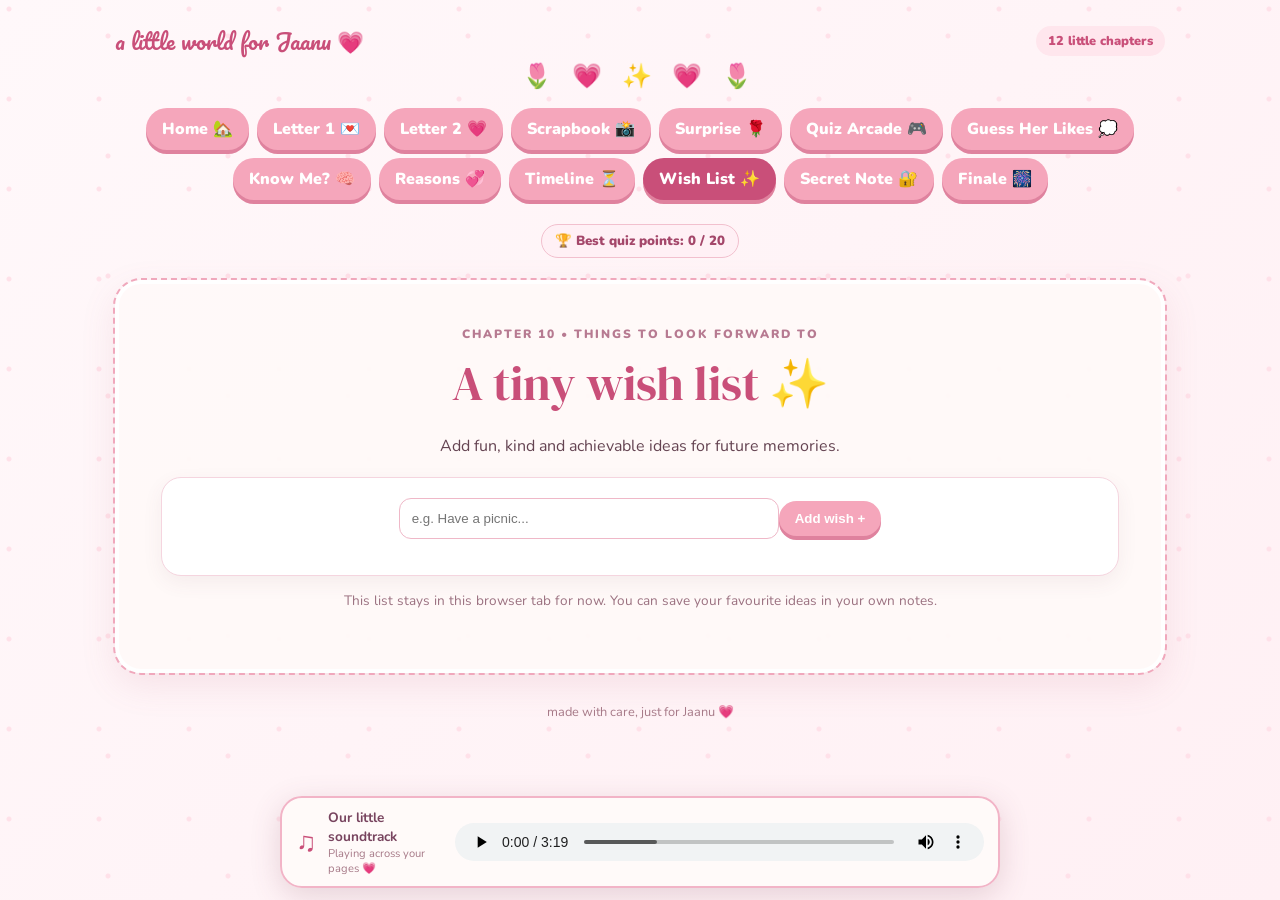
==== bucketlist.html @ 1e0d995e "Add files via upload" ====
<!doctype html>
<html lang="en"><head><meta charset="utf-8"><meta name="viewport" content="width=device-width,initial-scale=1"><title>Our wish list | For Jaanu</title><link rel="stylesheet" href="style.css"></head>
<body><main class="wrap"><div class="top"><span class="brand">a little world for Jaanu 💗</span><span class="pill">12 little chapters</span></div><div class="hearts">🌷 💗 ✨ 💗 🌷</div><nav class="nav"><a class="" href="home.html">Home 🏡</a><a class="" href="letter1.html">Letter 1 💌</a><a class="" href="letter2.html">Letter 2 💗</a><a class="" href="memories.html">Scrapbook 📸</a><a class="" href="surprise.html">Surprise 🌹</a><a class="" href="quiz.html">Quiz Arcade 🎮</a><a class="" href="guess.html">Guess Her Likes 💭</a><a class="" href="challenge.html">Know Me? 🧠</a><a class="" href="reasons.html">Reasons 💞</a><a class="" href="timeline.html">Timeline ⏳</a><a class="active" href="bucketlist.html">Wish List ✨</a><a class="" href="secret.html">Secret Note 🔐</a><a class="" href="finale.html">Finale 🎆</a></nav><div class="score-chip" id="scoreChip" aria-live="polite">🏆 Quiz points: 0 / 20</div><section class="panel center"><div class="sub">chapter 10 • things to look forward to</div><h2>A tiny wish list ✨</h2><p>Add fun, kind and achievable ideas for future memories.</p><div class="tile"><input id="wishInput" placeholder="e.g. Have a picnic..." style="padding:12px;border:1px solid #efb8c8;border-radius:12px;width:min(100%,380px)"><button class="btn" onclick="addWish()">Add wish +</button><ul id="wishList" style="text-align:left;line-height:2"></ul></div><p class="note">This list stays in this browser tab for now. You can save your favourite ideas in your own notes.</p></section><div class="music-dock" aria-label="Site music player">
  <span class="music-note">♫</span><div class="music-meta"><strong>Our little soundtrack</strong><small>Playing across your pages 💗</small></div>
  <audio id="siteMusic" controls loop preload="metadata"><source src="music.mp3" type="audio/mpeg">Your browser does not support audio.</audio>
</div><footer>made with care, just for Jaanu 💗</footer></main><script src="quiz-data.js"></script><script src="script.js"></script></body></html>
---- style.css ----
@import url('https://fonts.googleapis.com/css2?family=DM+Serif+Display&family=Nunito:wght@400;600;700;800;900&family=Pacifico&display=swap');
:root{--pink:#f5a6bb;--deep:#c94f79;--ink:#654452;--cream:#fffaf9;--line:#f5d5df;--plum:#78445f}
*{box-sizing:border-box}html{scroll-behavior:smooth}body{margin:0;min-height:100vh;color:var(--ink);font-family:Nunito,sans-serif;background:radial-gradient(circle at 10% 10%,#ffe1e9 0 2px,transparent 3px),radial-gradient(circle at 90% 30%,#ffe1e9 0 2px,transparent 3px),linear-gradient(135deg,#fff8fa,#fff0f4);background-size:90px 90px,120px 120px,auto}
.wrap{width:min(1050px,93%);margin:auto;padding:22px 0 55px}.top{display:flex;justify-content:space-between;align-items:center;gap:12px;flex-wrap:wrap}.brand{font-family:Pacifico,cursive;color:var(--deep);font-size:1.35rem}.sub{text-align:center;font-size:.75rem;font-weight:900;letter-spacing:2px;text-transform:uppercase;color:#b77a91}.hearts{text-align:center;font-size:1.5rem;letter-spacing:7px;animation:float 3s ease-in-out infinite}
.nav{display:flex;justify-content:center;flex-wrap:wrap;gap:8px;margin:16px auto 24px}.nav a,.btn{display:inline-block;text-decoration:none;border:0;border-radius:30px;padding:10px 16px;background:var(--pink);color:white;font-weight:900;box-shadow:0 4px 0 #df829e;cursor:pointer;transition:.2s}.nav a:hover,.btn:hover{transform:translateY(-3px);filter:saturate(1.15)}.nav a.active{background:var(--deep)}
.panel{background:#fffaf9ed;border:4px solid white;outline:2px dashed #f0a8bc;border-radius:26px;box-shadow:0 12px 35px #b75e7620;padding:clamp(20px,4vw,42px);margin:22px auto}
h1,h2,h3{font-family:'DM Serif Display',serif;font-weight:400;text-align:center;margin:8px 0 14px;color:var(--deep)}h1{font-size:clamp(2.5rem,7vw,5rem)}h2{font-size:clamp(1.9rem,5vw,3rem)}h3{font-size:1.5rem}p{text-align:center;line-height:1.8}.script{font-family:Pacifico,cursive;color:var(--deep);font-size:1.25rem}.center{text-align:center}.muted{color:#9b7180;font-size:.9rem}.letter{background:#fffdf8;border:1px solid var(--line);border-radius:16px;padding:clamp(20px,5vw,38px);max-width:760px;margin:24px auto;box-shadow:0 8px 20px #b75e7615}.letter p{text-align:left;white-space:pre-line}.signature{font-family:Pacifico,cursive;color:var(--deep)}
.grid{display:grid;grid-template-columns:repeat(auto-fit,minmax(210px,1fr));gap:17px;margin-top:24px}.tile{background:white;border:1px solid var(--line);border-radius:20px;padding:20px;box-shadow:0 7px 20px #70425312;text-align:center;transition:.2s}.tile:hover{transform:translateY(-4px) rotate(-.5deg)}.tile .emoji{font-size:2.2rem}.tile p{text-align:center}.photo{background:white;padding:11px 11px 30px;box-shadow:0 6px 18px #70425320;transform:rotate(-1deg);border-radius:5px}.photo:nth-child(even){transform:rotate(1.5deg)}.photo img{width:100%;height:230px;object-fit:cover;display:block;border-radius:3px;background:#ffe7ee}.photo small{display:block;text-align:center;margin-top:10px;font-family:Pacifico,cursive;color:#9a6074}.photo img:not([src]),.photo img[src=""]{visibility:hidden}
.choice{display:flex;justify-content:center;gap:12px;flex-wrap:wrap;margin:22px}.message{font-family:Pacifico,cursive;color:var(--deep);font-size:1.3rem;min-height:45px;text-align:center}.note{font-size:.85rem;color:#9b7180}.pill{display:inline-block;background:#ffe6ed;border-radius:30px;padding:6px 12px;color:var(--deep);font-weight:900;font-size:.8rem}
.keypad{max-width:330px;margin:22px auto 0;background:#f7a8bd;border-radius:25px;padding:20px}.display{background:#fff8fa;border-radius:14px;text-align:center;padding:12px;font-size:1.3rem;letter-spacing:9px;margin-bottom:14px;min-height:48px}.keys{display:grid;grid-template-columns:repeat(3,1fr);gap:9px}.keys button,.answer{border:0;border-radius:30px;padding:12px;background:#fff7f8;color:#c45d7b;font-weight:900;font-size:1rem;cursor:pointer}
.progress{height:9px;background:#ffe4ec;border-radius:20px;overflow:hidden;margin:16px 0}.progress span{display:block;height:100%;width:0;background:linear-gradient(90deg,#f5a6bb,#c94f79);transition:.3s}
.reveal{display:none;background:#fff0f5;border:1px dashed var(--pink);border-radius:18px;padding:18px;margin:18px auto;text-align:center}.reveal.show{display:block;animation:pop .35s ease}.scratch{background:linear-gradient(110deg,#f6b2c5,#e88eaa);color:white;border-radius:18px;padding:24px;cursor:pointer;user-select:none}.scratch.open{background:#fff0f5;color:var(--deep)}
.timeline{border-left:3px dashed #ed9ab2;margin:25px auto;max-width:700px;padding-left:22px}.event{position:relative;background:white;padding:15px 18px;border-radius:15px;margin:16px 0;box-shadow:0 5px 15px #70425312}.event:before{content:"💗";position:absolute;left:-34px;top:15px}.event h3{text-align:left;margin:0}.event p{text-align:left;margin-bottom:0}
footer{text-align:center;color:#a77a88;font-size:.8rem;margin-top:30px}.upload{display:inline-block;background:#fff0f5;padding:12px;border-radius:12px}audio{width:min(100%,460px);display:block;margin:20px auto}
.spark{position:fixed;pointer-events:none;z-index:10;animation:rise 2.5s ease-out forwards;font-size:20px}
@keyframes float{50%{transform:translateY(-7px)}}@keyframes pop{from{transform:scale(.92);opacity:0}to{transform:scale(1);opacity:1}}@keyframes rise{to{transform:translateY(-110vh) rotate(30deg);opacity:0}}
@media(max-width:520px){.nav a{padding:9px 12px;font-size:.82rem}.photo img{height:190px}.top{justify-content:center}}

/* Shared music dock and quiz arcade */
body{padding-bottom:112px}
.music-dock{position:fixed;z-index:50;left:50%;bottom:12px;transform:translateX(-50%);width:min(720px,calc(100% - 22px));display:flex;align-items:center;gap:12px;padding:10px 14px;background:#fffaf9f2;border:2px solid #f2b4c7;border-radius:22px;box-shadow:0 8px 30px #79425330;backdrop-filter:blur(12px)}
.music-note{font-size:1.7rem;color:#c94f79}.music-meta{display:flex;flex-direction:column;min-width:115px;color:#78445f;font-size:.85rem}.music-meta small{font-size:.7rem;color:#a77a88}.music-dock audio{width:100%;min-width:130px;height:38px;margin:0}
.score-chip{width:max-content;max-width:100%;margin:0 auto 12px;background:#fff0f5;border:1px solid #f2c0ce;border-radius:30px;padding:7px 13px;text-align:center;color:#a4476a;font-size:.83rem;font-weight:900}
.quiz-question{text-align:left;background:#fff;border:1px solid #f5d5df;border-radius:18px;padding:18px;margin:14px 0;box-shadow:0 5px 15px #7042530c}
.quiz-question h3{text-align:left;font-size:1.2rem;margin:0 0 12px}.quiz-option{display:flex;align-items:center;gap:9px;padding:9px 11px;margin:6px 0;border-radius:12px;background:#fff7f9;cursor:pointer}.quiz-option:hover{background:#ffe9f0}.quiz-option input{accent-color:#c94f79}
.quiz-submit{display:block;margin:22px auto}.quiz-result{display:none;text-align:center;background:#fff0f5;border:2px dashed #efa6bd;border-radius:20px;padding:20px;margin:20px 0}.quiz-result.show{display:block;animation:pop .3s ease}.score-big{font-family:'DM Serif Display',serif;font-size:3rem;color:#c94f79}.quiz-actions{display:flex;justify-content:center;gap:10px;flex-wrap:wrap}
@media(max-width:560px){.music-dock{gap:7px;padding:8px 10px}.music-meta{min-width:85px;font-size:.72rem}.music-meta small{font-size:.62rem}.music-note{display:none}.music-dock audio{height:34px}.nav{padding-bottom:4px}}
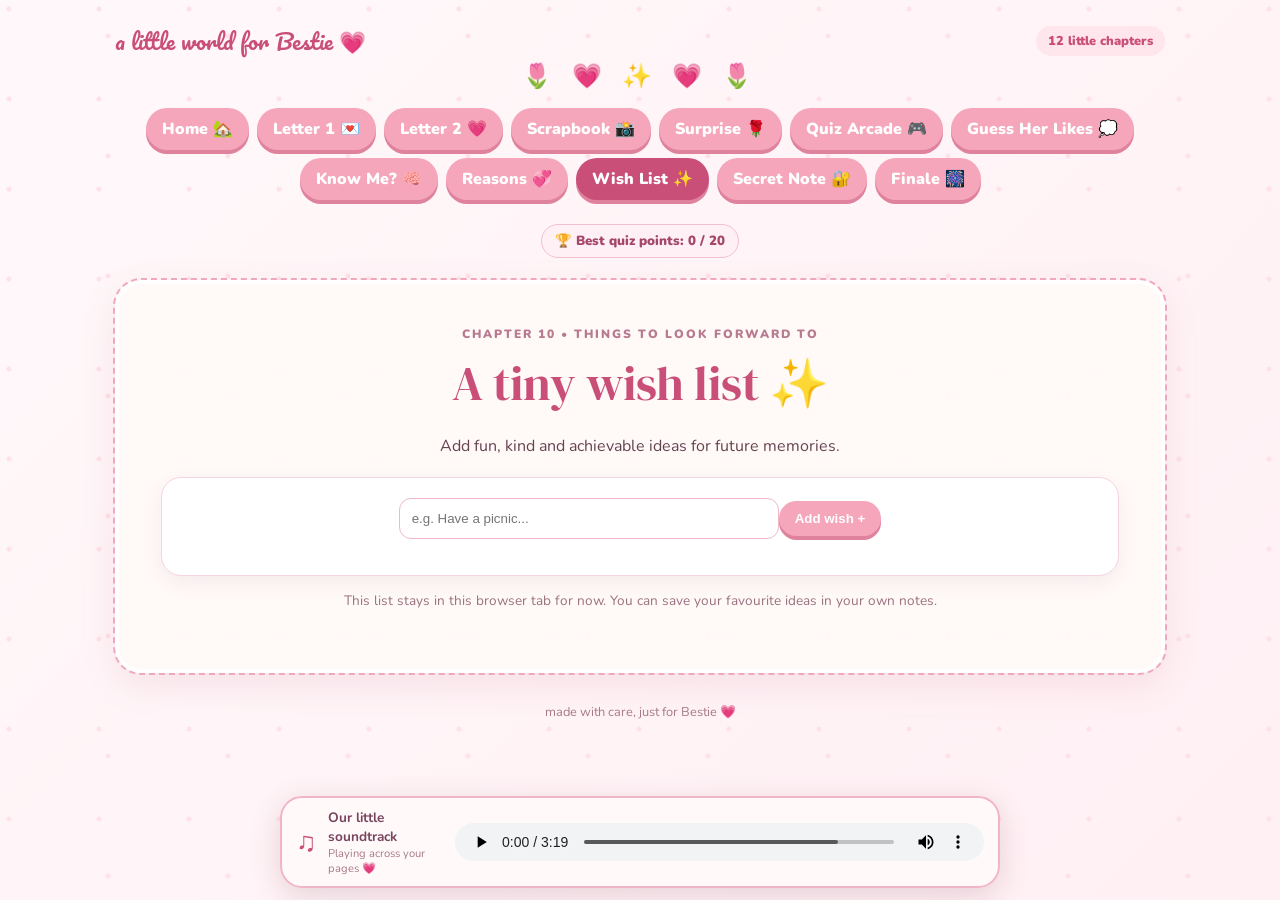
==== commit 79623adb: "Add files via upload" ====
--- a/bucketlist.html
+++ b/bucketlist.html
@@ -1,6 +1,6 @@
 <!doctype html>
-<html lang="en"><head><meta charset="utf-8"><meta name="viewport" content="width=device-width,initial-scale=1"><title>Our wish list | For Jaanu</title><link rel="stylesheet" href="style.css"></head>
-<body><main class="wrap"><div class="top"><span class="brand">a little world for Jaanu 💗</span><span class="pill">12 little chapters</span></div><div class="hearts">🌷 💗 ✨ 💗 🌷</div><nav class="nav"><a class="" href="home.html">Home 🏡</a><a class="" href="letter1.html">Letter 1 💌</a><a class="" href="letter2.html">Letter 2 💗</a><a class="" href="memories.html">Scrapbook 📸</a><a class="" href="surprise.html">Surprise 🌹</a><a class="" href="quiz.html">Quiz Arcade 🎮</a><a class="" href="guess.html">Guess Her Likes 💭</a><a class="" href="challenge.html">Know Me? 🧠</a><a class="" href="reasons.html">Reasons 💞</a><a class="" href="timeline.html">Timeline ⏳</a><a class="active" href="bucketlist.html">Wish List ✨</a><a class="" href="secret.html">Secret Note 🔐</a><a class="" href="finale.html">Finale 🎆</a></nav><div class="score-chip" id="scoreChip" aria-live="polite">🏆 Quiz points: 0 / 20</div><section class="panel center"><div class="sub">chapter 10 • things to look forward to</div><h2>A tiny wish list ✨</h2><p>Add fun, kind and achievable ideas for future memories.</p><div class="tile"><input id="wishInput" placeholder="e.g. Have a picnic..." style="padding:12px;border:1px solid #efb8c8;border-radius:12px;width:min(100%,380px)"><button class="btn" onclick="addWish()">Add wish +</button><ul id="wishList" style="text-align:left;line-height:2"></ul></div><p class="note">This list stays in this browser tab for now. You can save your favourite ideas in your own notes.</p></section><div class="music-dock" aria-label="Site music player">
+<html lang="en"><head><meta charset="utf-8"><meta name="viewport" content="width=device-width,initial-scale=1"><title>Our wish list | For Bestie</title><link rel="stylesheet" href="style.css"></head>
+<body><main class="wrap"><div class="top"><span class="brand">a little world for Bestie 💗</span><span class="pill">12 little chapters</span></div><div class="hearts">🌷 💗 ✨ 💗 🌷</div><nav class="nav"><a class="" href="home.html">Home 🏡</a><a class="" href="letter1.html">Letter 1 💌</a><a class="" href="letter2.html">Letter 2 💗</a><a class="" href="memories.html">Scrapbook 📸</a><a class="" href="surprise.html">Surprise 🌹</a><a class="" href="quiz.html">Quiz Arcade 🎮</a><a class="" href="guess.html">Guess Her Likes 💭</a><a class="" href="challenge.html">Know Me? 🧠</a><a class="" href="reasons.html">Reasons 💞</a><a class="active" href="bucketlist.html">Wish List ✨</a><a class="" href="secret.html">Secret Note 🔐</a><a class="" href="finale.html">Finale 🎆</a></nav><div class="score-chip" id="scoreChip" aria-live="polite">🏆 Quiz points: 0 / 20</div><section class="panel center"><div class="sub">chapter 10 • things to look forward to</div><h2>A tiny wish list ✨</h2><p>Add fun, kind and achievable ideas for future memories.</p><div class="tile"><input id="wishInput" placeholder="e.g. Have a picnic..." style="padding:12px;border:1px solid #efb8c8;border-radius:12px;width:min(100%,380px)"><button class="btn" onclick="addWish()">Add wish +</button><ul id="wishList" style="text-align:left;line-height:2"></ul></div><p class="note">This list stays in this browser tab for now. You can save your favourite ideas in your own notes.</p></section><div class="music-dock" aria-label="Site music player">
   <span class="music-note">♫</span><div class="music-meta"><strong>Our little soundtrack</strong><small>Playing across your pages 💗</small></div>
   <audio id="siteMusic" controls loop preload="metadata"><source src="music.mp3" type="audio/mpeg">Your browser does not support audio.</audio>
-</div><footer>made with care, just for Jaanu 💗</footer></main><script src="quiz-data.js"></script><script src="script.js"></script></body></html>+</div><footer>made with care, just for Bestie 💗</footer></main><script src="quiz-data.js"></script><script src="script.js"></script></body></html>
--- a/style.css
+++ b/style.css
@@ -11,7 +11,6 @@
 .keypad{max-width:330px;margin:22px auto 0;background:#f7a8bd;border-radius:25px;padding:20px}.display{background:#fff8fa;border-radius:14px;text-align:center;padding:12px;font-size:1.3rem;letter-spacing:9px;margin-bottom:14px;min-height:48px}.keys{display:grid;grid-template-columns:repeat(3,1fr);gap:9px}.keys button,.answer{border:0;border-radius:30px;padding:12px;background:#fff7f8;color:#c45d7b;font-weight:900;font-size:1rem;cursor:pointer}
 .progress{height:9px;background:#ffe4ec;border-radius:20px;overflow:hidden;margin:16px 0}.progress span{display:block;height:100%;width:0;background:linear-gradient(90deg,#f5a6bb,#c94f79);transition:.3s}
 .reveal{display:none;background:#fff0f5;border:1px dashed var(--pink);border-radius:18px;padding:18px;margin:18px auto;text-align:center}.reveal.show{display:block;animation:pop .35s ease}.scratch{background:linear-gradient(110deg,#f6b2c5,#e88eaa);color:white;border-radius:18px;padding:24px;cursor:pointer;user-select:none}.scratch.open{background:#fff0f5;color:var(--deep)}
-.timeline{border-left:3px dashed #ed9ab2;margin:25px auto;max-width:700px;padding-left:22px}.event{position:relative;background:white;padding:15px 18px;border-radius:15px;margin:16px 0;box-shadow:0 5px 15px #70425312}.event:before{content:"💗";position:absolute;left:-34px;top:15px}.event h3{text-align:left;margin:0}.event p{text-align:left;margin-bottom:0}
 footer{text-align:center;color:#a77a88;font-size:.8rem;margin-top:30px}.upload{display:inline-block;background:#fff0f5;padding:12px;border-radius:12px}audio{width:min(100%,460px);display:block;margin:20px auto}
 .spark{position:fixed;pointer-events:none;z-index:10;animation:rise 2.5s ease-out forwards;font-size:20px}
 @keyframes float{50%{transform:translateY(-7px)}}@keyframes pop{from{transform:scale(.92);opacity:0}to{transform:scale(1);opacity:1}}@keyframes rise{to{transform:translateY(-110vh) rotate(30deg);opacity:0}}
@@ -26,3 +25,9 @@
 .quiz-question h3{text-align:left;font-size:1.2rem;margin:0 0 12px}.quiz-option{display:flex;align-items:center;gap:9px;padding:9px 11px;margin:6px 0;border-radius:12px;background:#fff7f9;cursor:pointer}.quiz-option:hover{background:#ffe9f0}.quiz-option input{accent-color:#c94f79}
 .quiz-submit{display:block;margin:22px auto}.quiz-result{display:none;text-align:center;background:#fff0f5;border:2px dashed #efa6bd;border-radius:20px;padding:20px;margin:20px 0}.quiz-result.show{display:block;animation:pop .3s ease}.score-big{font-family:'DM Serif Display',serif;font-size:3rem;color:#c94f79}.quiz-actions{display:flex;justify-content:center;gap:10px;flex-wrap:wrap}
 @media(max-width:560px){.music-dock{gap:7px;padding:8px 10px}.music-meta{min-width:85px;font-size:.72rem}.music-meta small{font-size:.62rem}.music-note{display:none}.music-dock audio{height:34px}.nav{padding-bottom:4px}}
+
+/* Jaanu scrapbook photos */
+.scrapbook-gallery .photo { overflow: hidden; }
+.scrapbook-gallery .photo img { display: block; width: 100%; height: 300px; object-fit: cover; object-position: center; border-radius: 14px; }
+.scrapbook-gallery .photo small { display: block; padding: 10px 4px 2px; }
+@media (max-width: 600px) { .scrapbook-gallery .photo img { height: 260px; } }
